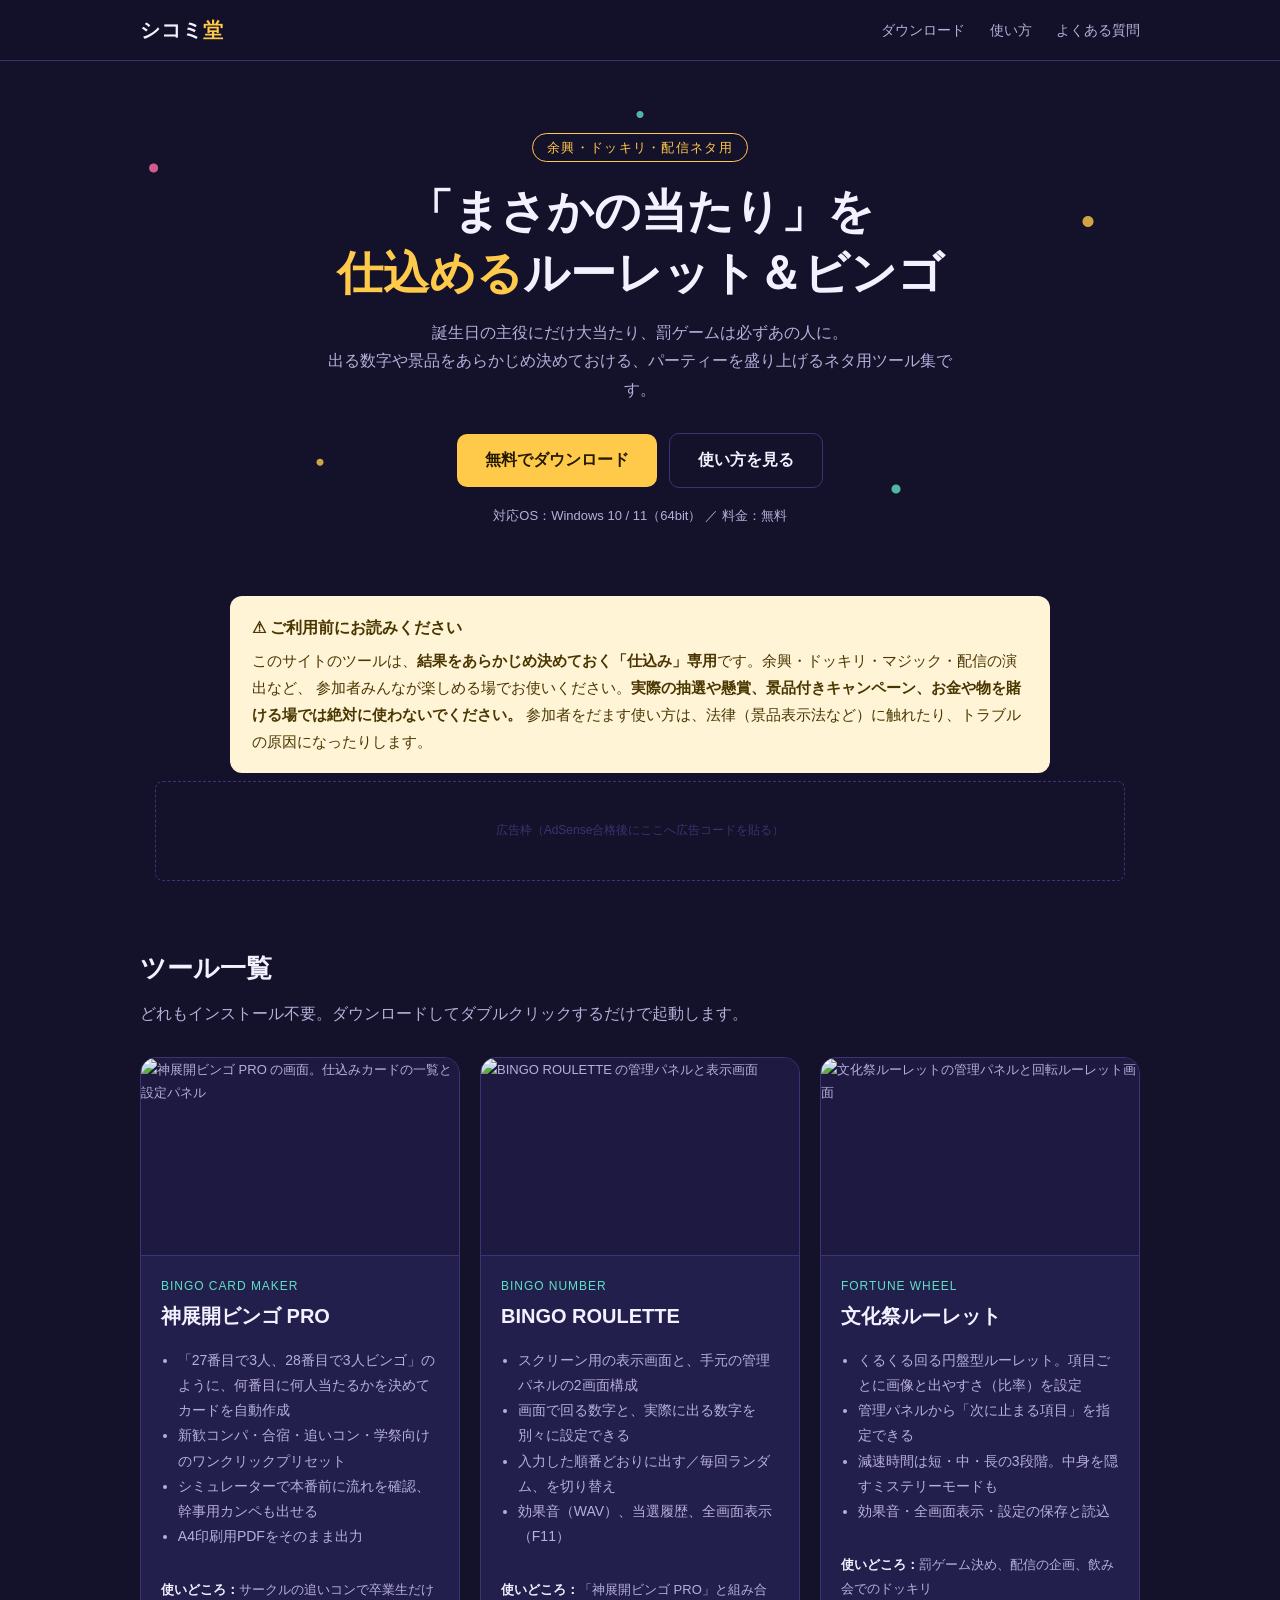
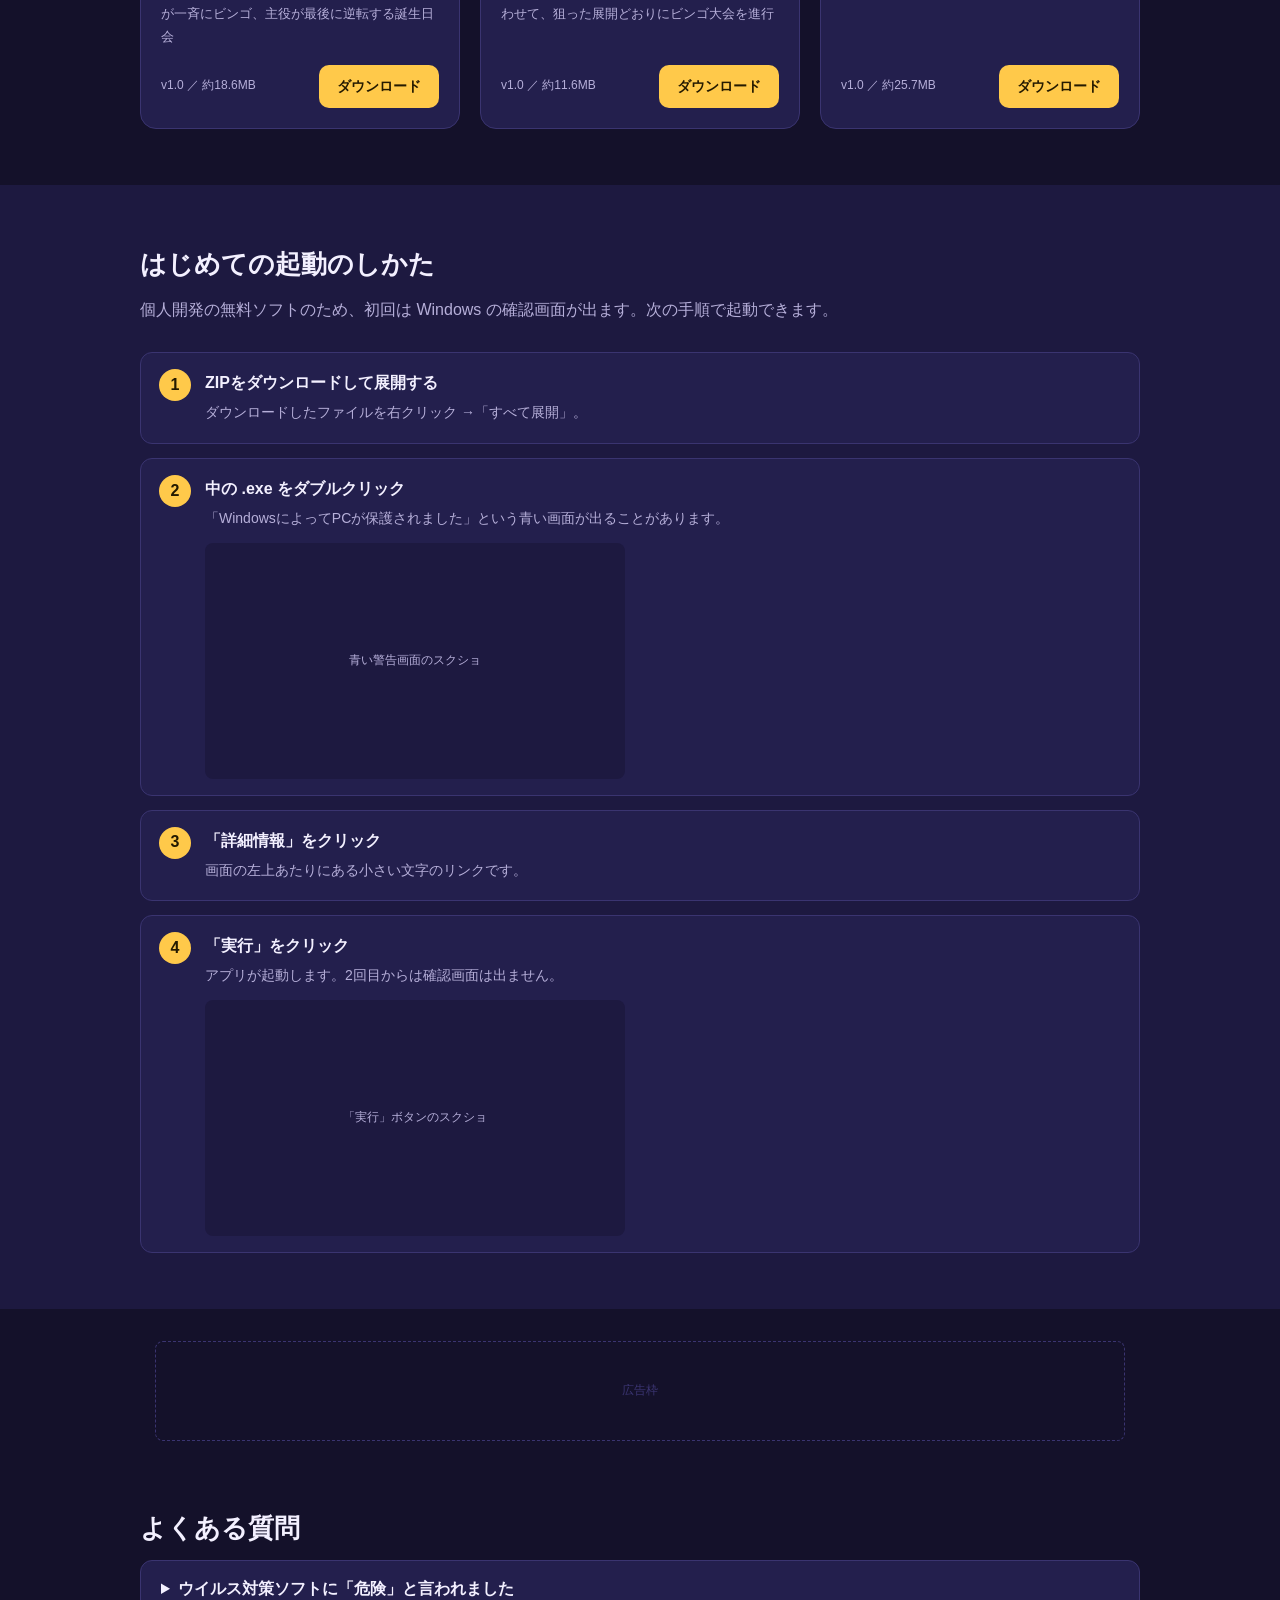
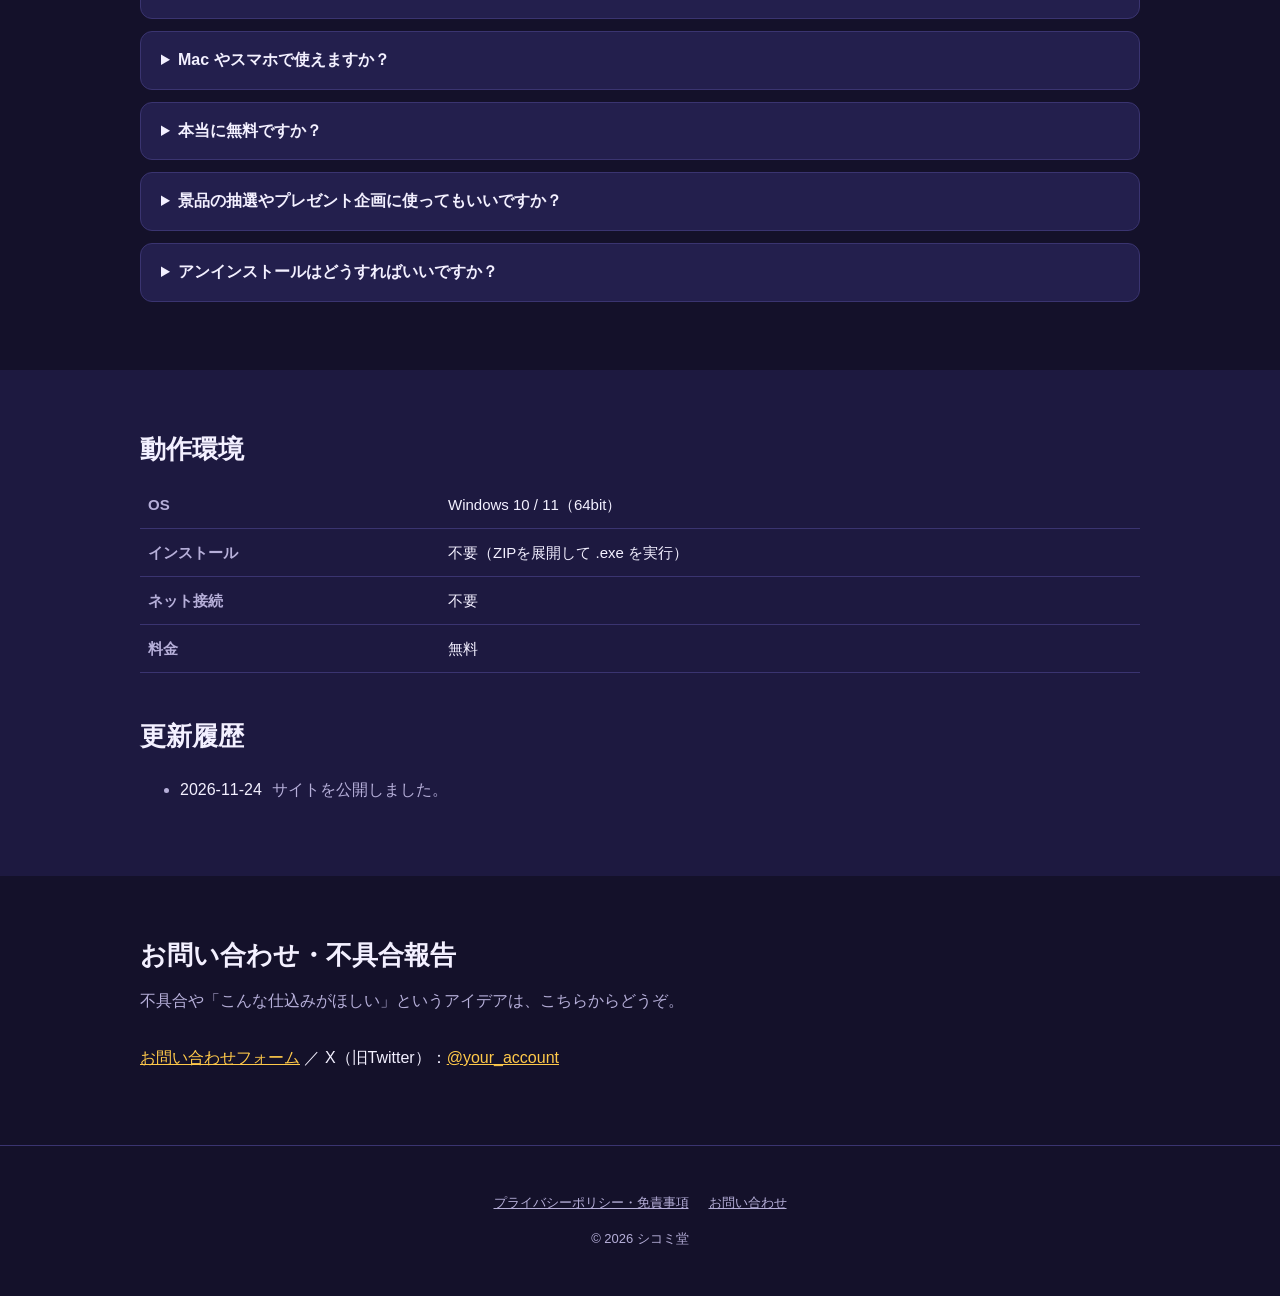
==== index.html @ 70447122 "Add files via upload" ====
<!DOCTYPE html>
<html lang="ja">
<head>
<meta charset="UTF-8">
<meta name="viewport" content="width=device-width, initial-scale=1">
<title>シコミ堂 ｜ 余興・ドッキリ用の仕込みルーレット＆ビンゴツール（Windows・無料）</title>
<meta name="description" content="パーティーの余興やドッキリ、配信ネタ用の「結果を仕込める」ルーレットとビンゴカード作成ツール。Windows 10/11 対応の無料ソフトです。">
<!--
  ▼ Google AdSense：審査に合格したら、下のコメントを外して ca-pub-XXXXXXXXXXXXXXXX を自分のIDに置き換える
  <script async src="https://pagead2.googlesyndication.com/pagead/js/adsbygoogle.js?client=ca-pub-XXXXXXXXXXXXXXXX" crossorigin="anonymous"></script>
-->
<style>
  :root{
    --bg:#14112a; --bg2:#1d1940; --card:#231f4d; --line:#3a3470;
    --text:#f3f0ff; --muted:#b6afd9; --gold:#ffc94a; --pink:#ff6fa8; --mint:#5fe0c2;
    --warn-bg:#fff4d6; --warn-text:#4a3600;
  }
  *{box-sizing:border-box}
  html{scroll-behavior:smooth}
  body{margin:0;background:var(--bg);color:var(--text);
    font-family:"Hiragino Kaku Gothic ProN","Hiragino Sans","Noto Sans JP","Yu Gothic UI",Meiryo,sans-serif;
    line-height:1.8;font-size:16px}
  a{color:var(--gold)}
  .wrap{max-width:1040px;margin:0 auto;padding:0 20px}

  /* header */
  header.top{position:sticky;top:0;z-index:10;background:rgba(20,17,42,.92);backdrop-filter:blur(6px);border-bottom:1px solid var(--line)}
  header.top .wrap{display:flex;align-items:center;justify-content:space-between;height:60px}
  .logo{font-weight:800;font-size:20px;letter-spacing:.05em;color:var(--text);text-decoration:none}
  .logo span{color:var(--gold)}
  nav a{color:var(--muted);text-decoration:none;margin-left:20px;font-size:14px}
  nav a:hover{color:var(--text)}
  @media (max-width:640px){nav a:not(.nav-dl){display:none}}

  /* hero */
  .hero{padding:72px 0 56px;text-align:center;position:relative;overflow:hidden}
  .hero::before{content:"";position:absolute;inset:0;pointer-events:none;
    background:
      radial-gradient(circle at 12% 20%,var(--pink) 0 4px,transparent 5px),
      radial-gradient(circle at 85% 30%,var(--gold) 0 5px,transparent 6px),
      radial-gradient(circle at 70% 80%,var(--mint) 0 4px,transparent 5px),
      radial-gradient(circle at 25% 75%,var(--gold) 0 3px,transparent 4px),
      radial-gradient(circle at 50% 10%,var(--mint) 0 3px,transparent 4px);
    opacity:.8}
  .tag{display:inline-block;border:1px solid var(--gold);color:var(--gold);border-radius:999px;padding:2px 14px;font-size:13px;letter-spacing:.1em}
  .hero h1{font-size:clamp(28px,5vw,46px);line-height:1.35;margin:18px 0 14px}
  .hero h1 em{font-style:normal;color:var(--gold)}
  .hero p.lead{color:var(--muted);max-width:640px;margin:0 auto 28px}
  .btn{display:inline-block;background:var(--gold);color:#241a00;font-weight:700;text-decoration:none;
    padding:12px 28px;border-radius:10px;transition:transform .15s}
  .btn:hover{transform:translateY(-2px)}
  .btn.ghost{background:transparent;color:var(--text);border:1px solid var(--line);margin-left:8px}
  .req{margin-top:16px;font-size:13px;color:var(--muted)}

  /* notice */
  .notice{background:var(--warn-bg);color:var(--warn-text);border-radius:12px;padding:18px 22px;margin:0 auto 8px;max-width:820px;font-size:15px}
  .notice strong{display:block;font-size:16px;margin-bottom:4px}

  section{padding:56px 0}
  h2{font-size:26px;margin:0 0 8px}
  .sub{color:var(--muted);margin:0 0 28px}

  /* apps */
  .apps{display:grid;grid-template-columns:repeat(auto-fit,minmax(290px,1fr));gap:20px}
  .app{background:var(--card);border:1px solid var(--line);border-radius:16px;overflow:hidden;display:flex;flex-direction:column}
  .shot{aspect-ratio:16/10;background:var(--bg2);display:flex;align-items:center;justify-content:center;color:var(--muted);font-size:13px;border-bottom:1px solid var(--line)}
  .shot img{width:100%;height:100%;object-fit:cover;object-position:left top}
  .app .body{padding:20px;display:flex;flex-direction:column;flex:1}
  .app h3{margin:0 0 4px;font-size:20px}
  .app .kind{font-size:12px;color:var(--mint);letter-spacing:.08em}
  .app ul{padding-left:1.2em;margin:10px 0 16px;color:var(--muted);font-size:14px}
  .app .uses{font-size:13px;color:var(--muted);margin-bottom:16px}
  .app .uses b{color:var(--text)}
  .app .dl{margin-top:auto;display:flex;justify-content:space-between;align-items:center;gap:10px}
  .app .meta{font-size:12px;color:var(--muted)}
  .app .btn{padding:9px 18px;font-size:14px}

  /* ads */
  .ad-slot{margin:8px auto;max-width:970px;min-height:100px;border:1px dashed var(--line);border-radius:8px;
    display:flex;align-items:center;justify-content:center;color:var(--line);font-size:12px}

  /* steps */
  .steps{counter-reset:s;display:grid;gap:14px}
  .step{background:var(--card);border:1px solid var(--line);border-radius:12px;padding:16px 20px 16px 64px;position:relative}
  .step::before{counter-increment:s;content:counter(s);position:absolute;left:18px;top:16px;width:32px;height:32px;border-radius:50%;
    background:var(--gold);color:#241a00;font-weight:800;display:flex;align-items:center;justify-content:center}
  .step b{display:block}
  .step span{color:var(--muted);font-size:14px}
  .step .shot-sm{margin-top:10px;max-width:420px;aspect-ratio:16/9;background:var(--bg2);border-radius:8px;display:flex;align-items:center;justify-content:center;font-size:12px;color:var(--muted)}

  /* faq */
  details{background:var(--card);border:1px solid var(--line);border-radius:12px;padding:14px 20px;margin-bottom:12px}
  summary{cursor:pointer;font-weight:700}
  details p{color:var(--muted);margin:10px 0 0;font-size:15px}

  /* table */
  table{width:100%;border-collapse:collapse;font-size:15px}
  th,td{border-bottom:1px solid var(--line);padding:10px 8px;text-align:left;vertical-align:top}
  th{color:var(--muted);font-weight:600;width:30%}

  .log li{margin-bottom:6px;color:var(--muted)}
  .log time{color:var(--text);margin-right:10px;font-variant-numeric:tabular-nums}

  footer{border-top:1px solid var(--line);padding:32px 0;color:var(--muted);font-size:13px;text-align:center}
  footer a{color:var(--muted);margin:0 10px}
</style>
</head>
<body>

<header class="top">
  <div class="wrap">
    <a class="logo" href="#">シコミ<span>堂</span></a>
    <nav>
      <a href="#apps" class="nav-dl">ダウンロード</a>
      <a href="#howto">使い方</a>
      <a href="#faq">よくある質問</a>
    </nav>
  </div>
</header>

<main>
  <div class="hero">
    <div class="wrap">
      <span class="tag">余興・ドッキリ・配信ネタ用</span>
      <h1>「まさかの当たり」を<br><em>仕込める</em>ルーレット＆ビンゴ</h1>
      <p class="lead">誕生日の主役にだけ大当たり、罰ゲームは必ずあの人に。<br>
        出る数字や景品をあらかじめ決めておける、パーティーを盛り上げるネタ用ツール集です。</p>
      <a class="btn" href="#apps">無料でダウンロード</a>
      <a class="btn ghost" href="#howto">使い方を見る</a>
      <p class="req">対応OS：Windows 10 / 11（64bit） ／ 料金：無料</p>
    </div>
  </div>

  <div class="wrap">
    <div class="notice" role="note">
      <strong>⚠ ご利用前にお読みください</strong>
      このサイトのツールは、<b>結果をあらかじめ決めておく「仕込み」専用</b>です。余興・ドッキリ・マジック・配信の演出など、
      参加者みんなが楽しめる場でお使いください。<b>実際の抽選や懸賞、景品付きキャンペーン、お金や物を賭ける場では絶対に使わないでください。</b>
      参加者をだます使い方は、法律（景品表示法など）に触れたり、トラブルの原因になったりします。
    </div>
  </div>

  <!-- 広告枠①（ヒーロー下） -->
  <div class="wrap">
    <div class="ad-slot">広告枠（AdSense合格後にここへ広告コードを貼る）
      <!--
      <ins class="adsbygoogle" style="display:block" data-ad-client="ca-pub-XXXXXXXXXXXXXXXX" data-ad-slot="1111111111" data-ad-format="auto" data-full-width-responsive="true"></ins>
      <script>(adsbygoogle = window.adsbygoogle || []).push({});</script>
      -->
    </div>
  </div>

  <section id="apps">
    <div class="wrap">
      <h2>ツール一覧</h2>
      <p class="sub">どれもインストール不要。ダウンロードしてダブルクリックするだけで起動します。</p>

      <div class="apps">
        <!-- アプリ①：神展開ビンゴ PRO -->
        <article class="app">
          <div class="shot"><img src="img/bingo-card.png" alt="神展開ビンゴ PRO の画面。仕込みカードの一覧と設定パネル" loading="lazy"></div>
          <div class="body">
            <span class="kind">BINGO CARD MAKER</span>
            <h3>神展開ビンゴ PRO</h3>
            <ul>
              <li>「27番目で3人、28番目で3人ビンゴ」のように、何番目に何人当たるかを決めてカードを自動作成</li>
              <li>新歓コンパ・合宿・追いコン・学祭向けのワンクリックプリセット</li>
              <li>シミュレーターで本番前に流れを確認、幹事用カンペも出せる</li>
              <li>A4印刷用PDFをそのまま出力</li>
            </ul>
            <p class="uses"><b>使いどころ：</b>サークルの追いコンで卒業生だけが一斉にビンゴ、主役が最後に逆転する誕生日会</p>
            <div class="dl">
              <span class="meta">v1.0 ／ 約18.6MB</span>
              <a class="btn" href="https://github.com/toabaron-spec/shikomidou/releases/latest/download/kamitenkai-bingo-pro.zip">ダウンロード</a>
            </div>
          </div>
        </article>

        <!-- アプリ②：BINGO ROULETTE -->
        <article class="app">
          <div class="shot"><img src="img/number-roulette.png" alt="BINGO ROULETTE の管理パネルと表示画面" loading="lazy"></div>
          <div class="body">
            <span class="kind">BINGO NUMBER</span>
            <h3>BINGO ROULETTE</h3>
            <ul>
              <li>スクリーン用の表示画面と、手元の管理パネルの2画面構成</li>
              <li>画面で回る数字と、実際に出る数字を別々に設定できる</li>
              <li>入力した順番どおりに出す／毎回ランダム、を切り替え</li>
              <li>効果音（WAV）、当選履歴、全画面表示（F11）</li>
            </ul>
            <p class="uses"><b>使いどころ：</b>「神展開ビンゴ PRO」と組み合わせて、狙った展開どおりにビンゴ大会を進行</p>
            <div class="dl">
              <span class="meta">v1.0 ／ 約11.6MB</span>
              <a class="btn" href="https://github.com/toabaron-spec/shikomidou/releases/latest/download/bingo-roulette.zip">ダウンロード</a>
            </div>
          </div>
        </article>

        <!-- アプリ③：文化祭ルーレット -->
        <article class="app">
          <div class="shot"><img src="img/prize-wheel.png" alt="文化祭ルーレットの管理パネルと回転ルーレット画面" loading="lazy"></div>
          <div class="body">
            <span class="kind">FORTUNE WHEEL</span>
            <h3>文化祭ルーレット</h3>
            <ul>
              <li>くるくる回る円盤型ルーレット。項目ごとに画像と出やすさ（比率）を設定</li>
              <li>管理パネルから「次に止まる項目」を指定できる</li>
              <li>減速時間は短・中・長の3段階。中身を隠すミステリーモードも</li>
              <li>効果音・全画面表示・設定の保存と読込</li>
            </ul>
            <p class="uses"><b>使いどころ：</b>罰ゲーム決め、配信の企画、飲み会でのドッキリ</p>
            <div class="dl">
              <span class="meta">v1.0 ／ 約25.7MB</span>
              <a class="btn" href="https://github.com/toabaron-spec/shikomidou/releases/latest/download/fortune-wheel.zip">ダウンロード</a>
            </div>
          </div>
        </article>
      </div>
    </div>
  </section>

  <section id="howto" style="background:var(--bg2)">
    <div class="wrap">
      <h2>はじめての起動のしかた</h2>
      <p class="sub">個人開発の無料ソフトのため、初回は Windows の確認画面が出ます。次の手順で起動できます。</p>
      <div class="steps">
        <div class="step"><b>ZIPをダウンロードして展開する</b><span>ダウンロードしたファイルを右クリック →「すべて展開」。</span></div>
        <div class="step"><b>中の .exe をダブルクリック</b><span>「WindowsによってPCが保護されました」という青い画面が出ることがあります。</span>
          <div class="shot-sm"><!-- <img src="img/smartscreen-1.png" alt=""> -->青い警告画面のスクショ</div></div>
        <div class="step"><b>「詳細情報」をクリック</b><span>画面の左上あたりにある小さい文字のリンクです。</span></div>
        <div class="step"><b>「実行」をクリック</b><span>アプリが起動します。2回目からは確認画面は出ません。</span>
          <div class="shot-sm"><!-- <img src="img/smartscreen-2.png" alt=""> -->「実行」ボタンのスクショ</div></div>
      </div>
    </div>
  </section>

  <!-- 広告枠②（使い方の下） -->
  <div class="wrap" style="padding-top:24px">
    <div class="ad-slot">広告枠
      <!--
      <ins class="adsbygoogle" style="display:block" data-ad-client="ca-pub-XXXXXXXXXXXXXXXX" data-ad-slot="2222222222" data-ad-format="auto" data-full-width-responsive="true"></ins>
      <script>(adsbygoogle = window.adsbygoogle || []).push({});</script>
      -->
    </div>
  </div>

  <section id="faq">
    <div class="wrap">
      <h2>よくある質問</h2>
      <details>
        <summary>ウイルス対策ソフトに「危険」と言われました</summary>
        <p>このツールは Python で作り、PyInstaller という仕組みで1つの .exe にまとめています。この方法で作ったソフトは、中身に問題がなくても誤ってウイルス扱いされることがあります（誤検知）。
          心配な方は、ウイルス検査サイト VirusTotal での検査結果をご確認ください：
          <a href="#">検査結果を見る</a><!-- ←VirusTotalの結果URLを貼る --></p>
      </details>
      <details>
        <summary>Mac やスマホで使えますか？</summary>
        <p>いまは Windows 10 / 11（64bit）だけに対応しています。Mac・Linux・スマホ・32bit版 Windows では動きません。</p>
      </details>
      <details>
        <summary>本当に無料ですか？</summary>
        <p>はい、すべて無料です。サイトの運営費は広告収入でまかなっています。</p>
      </details>
      <details>
        <summary>景品の抽選やプレゼント企画に使ってもいいですか？</summary>
        <p>いいえ。結果を仕込めるツールなので、<b>本物の抽選・懸賞・キャンペーンには使わないでください</b>。参加者が「仕込みかも」と分かって笑える場、ネタだと明かす前提の場でお楽しみください。</p>
      </details>
      <details>
        <summary>アンインストールはどうすればいいですか？</summary>
        <p>インストールしていないので、展開したフォルダごと削除すれば完了です。</p>
      </details>
    </div>
  </section>

  <section style="background:var(--bg2)">
    <div class="wrap">
      <h2>動作環境</h2>
      <table>
        <tr><th>OS</th><td>Windows 10 / 11（64bit）</td></tr>
        <tr><th>インストール</th><td>不要（ZIPを展開して .exe を実行）</td></tr>
        <tr><th>ネット接続</th><td>不要</td></tr><!-- ←違う場合は書き換え -->
        <tr><th>料金</th><td>無料</td></tr>
      </table>

      <h2 style="margin-top:40px">更新履歴</h2>
      <ul class="log">
        <li><time>2026-11-24</time>サイトを公開しました。</li>
      </ul>
    </div>
  </section>

  <section id="contact">
    <div class="wrap">
      <h2>お問い合わせ・不具合報告</h2>
      <p class="sub">不具合や「こんな仕込みがほしい」というアイデアは、こちらからどうぞ。</p>
      <p><a href="#">お問い合わせフォーム</a><!-- ←Googleフォームなどのリンクを貼る --> ／ X（旧Twitter）：<a href="#">@your_account</a></p>
    </div>
  </section>
</main>

<footer>
  <div class="wrap">
    <p><a href="privacy.html">プライバシーポリシー・免責事項</a><a href="#contact">お問い合わせ</a></p>
    <p>© 2026 シコミ堂</p>
  </div>
</footer>

</body>
</html>
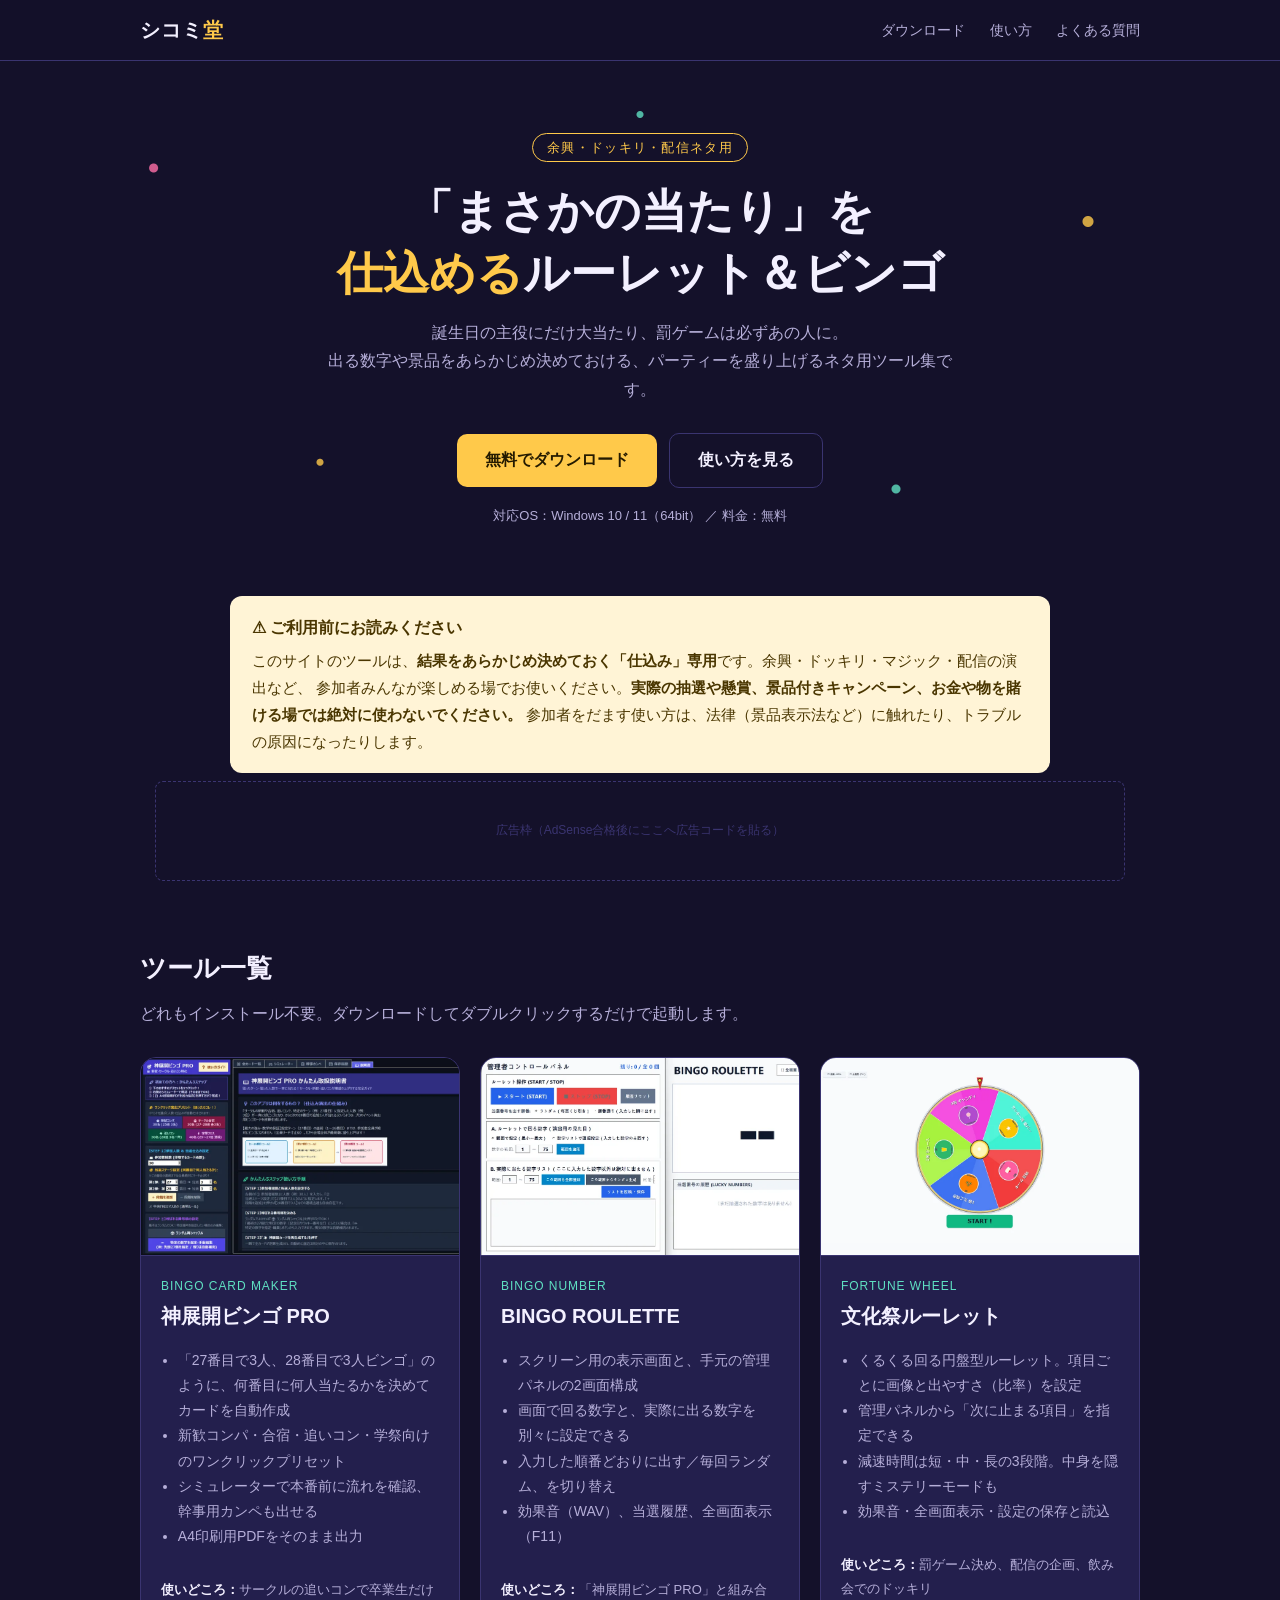
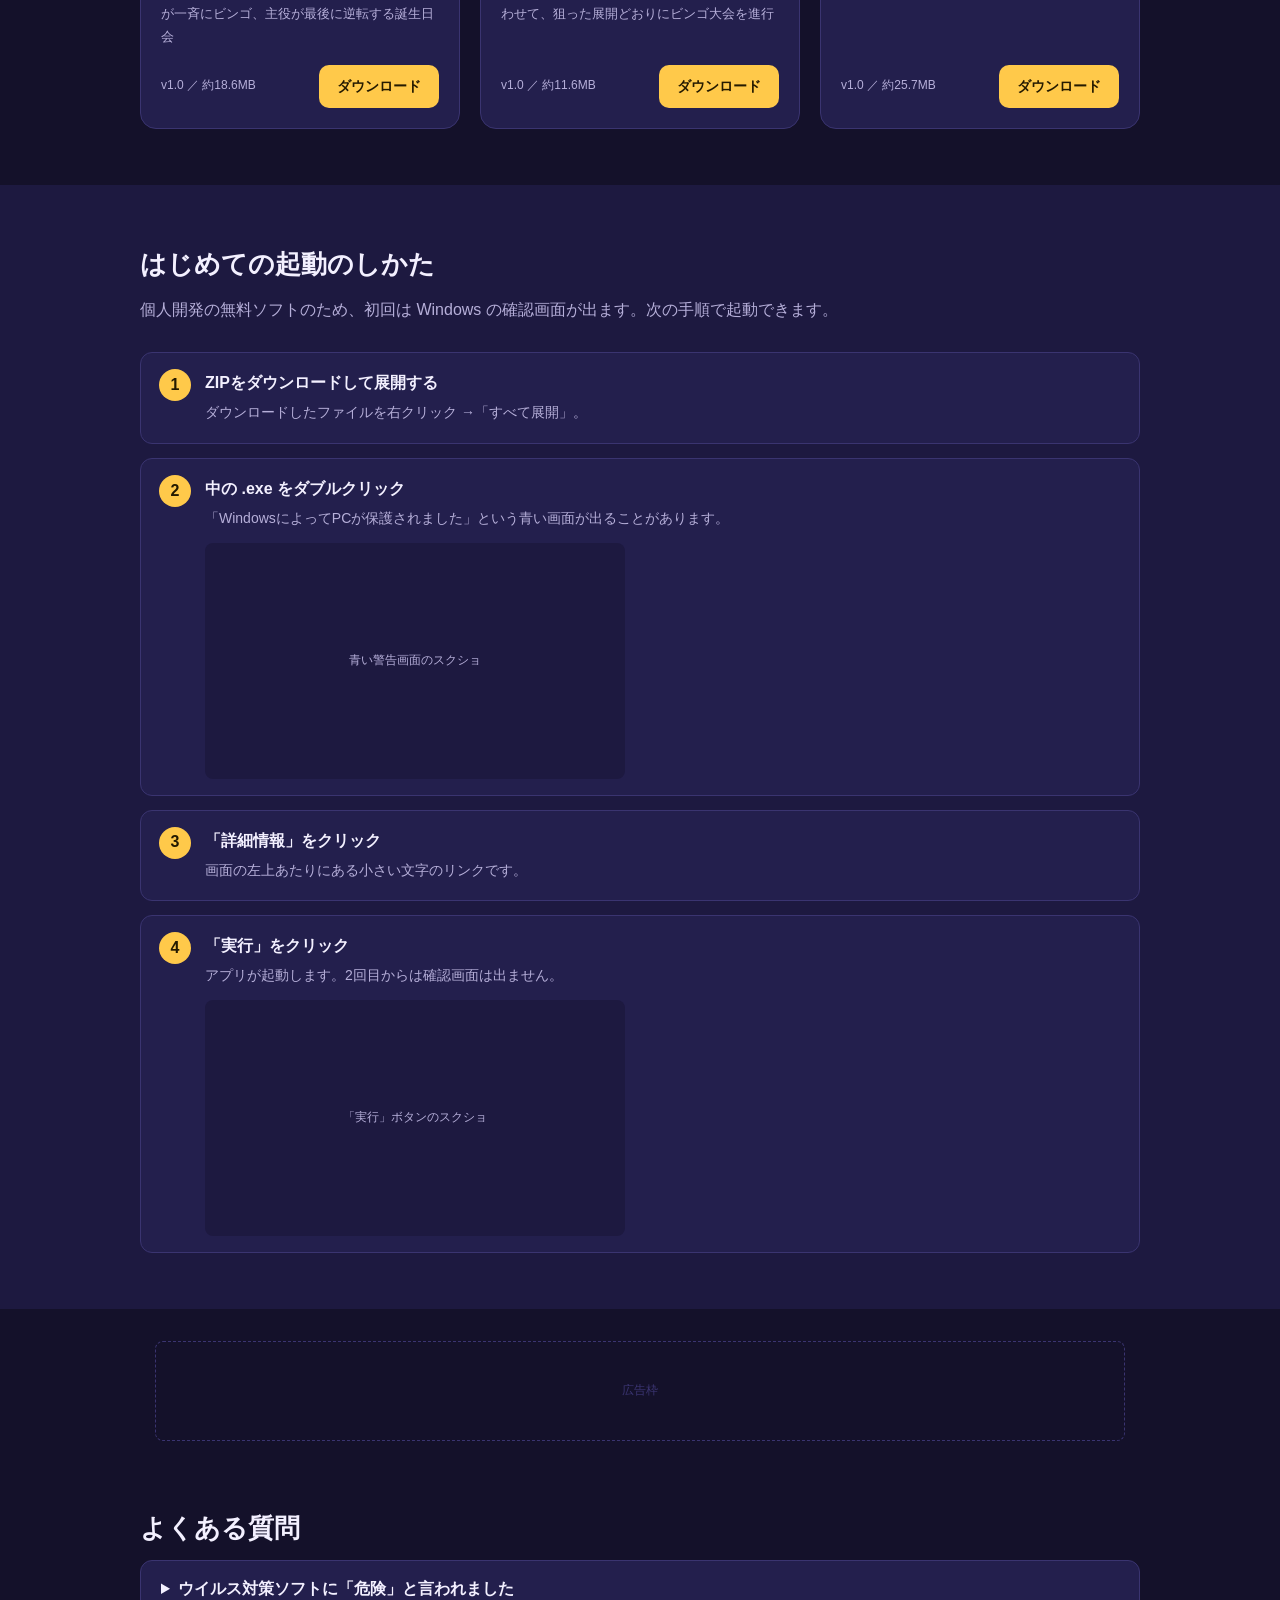
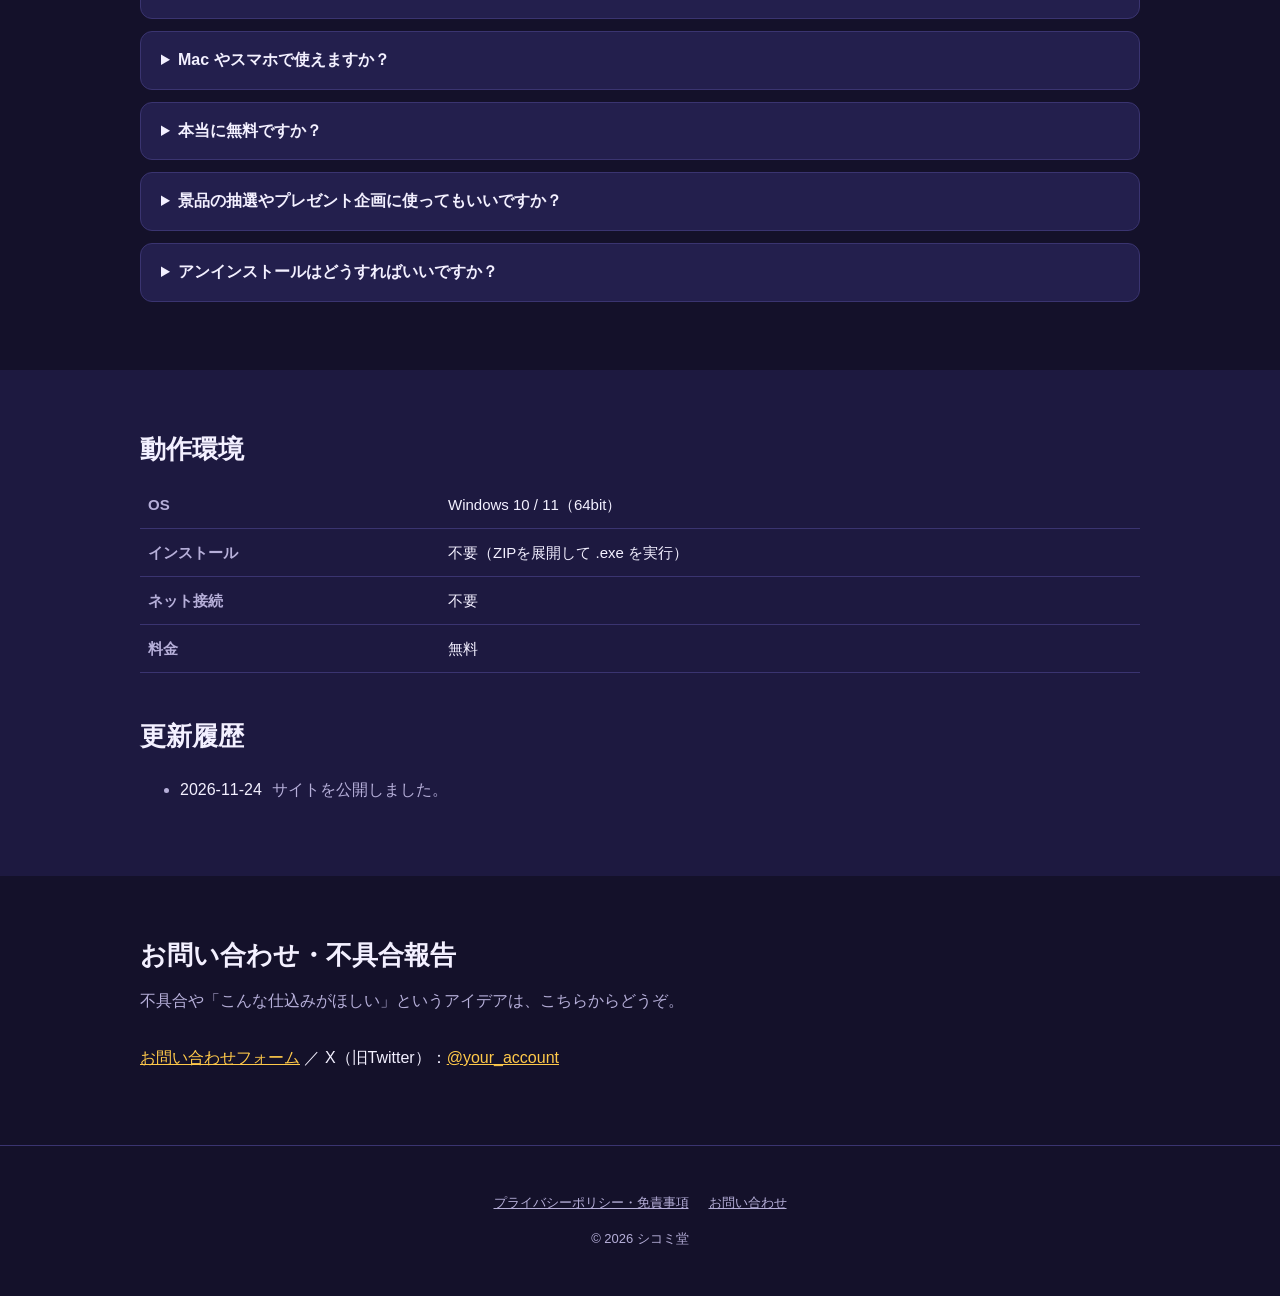
==== commit ccf2694c: "Add files via upload" ====
--- a/index.html
+++ b/index.html
@@ -158,7 +158,7 @@
       <div class="apps">
         <!-- アプリ①：神展開ビンゴ PRO -->
         <article class="app">
-          <div class="shot"><img src="img/bingo-card.png" alt="神展開ビンゴ PRO の画面。仕込みカードの一覧と設定パネル" loading="lazy"></div>
+          <div class="shot"><img src="[data-uri]" alt="神展開ビンゴ PRO の画面。仕込みカードの一覧と設定パネル" loading="lazy"></div>
           <div class="body">
             <span class="kind">BINGO CARD MAKER</span>
             <h3>神展開ビンゴ PRO</h3>
@@ -178,7 +178,7 @@
 
         <!-- アプリ②：BINGO ROULETTE -->
         <article class="app">
-          <div class="shot"><img src="img/number-roulette.png" alt="BINGO ROULETTE の管理パネルと表示画面" loading="lazy"></div>
+          <div class="shot"><img src="[data-uri]" alt="BINGO ROULETTE の管理パネルと表示画面" loading="lazy"></div>
           <div class="body">
             <span class="kind">BINGO NUMBER</span>
             <h3>BINGO ROULETTE</h3>
@@ -198,7 +198,7 @@
 
         <!-- アプリ③：文化祭ルーレット -->
         <article class="app">
-          <div class="shot"><img src="img/prize-wheel.png" alt="文化祭ルーレットの管理パネルと回転ルーレット画面" loading="lazy"></div>
+          <div class="shot"><img src="[data-uri]" alt="文化祭ルーレットの回転ルーレット画面" style="object-fit:contain;object-position:center;background:#f8fafc" loading="lazy"></div>
           <div class="body">
             <span class="kind">FORTUNE WHEEL</span>
             <h3>文化祭ルーレット</h3>
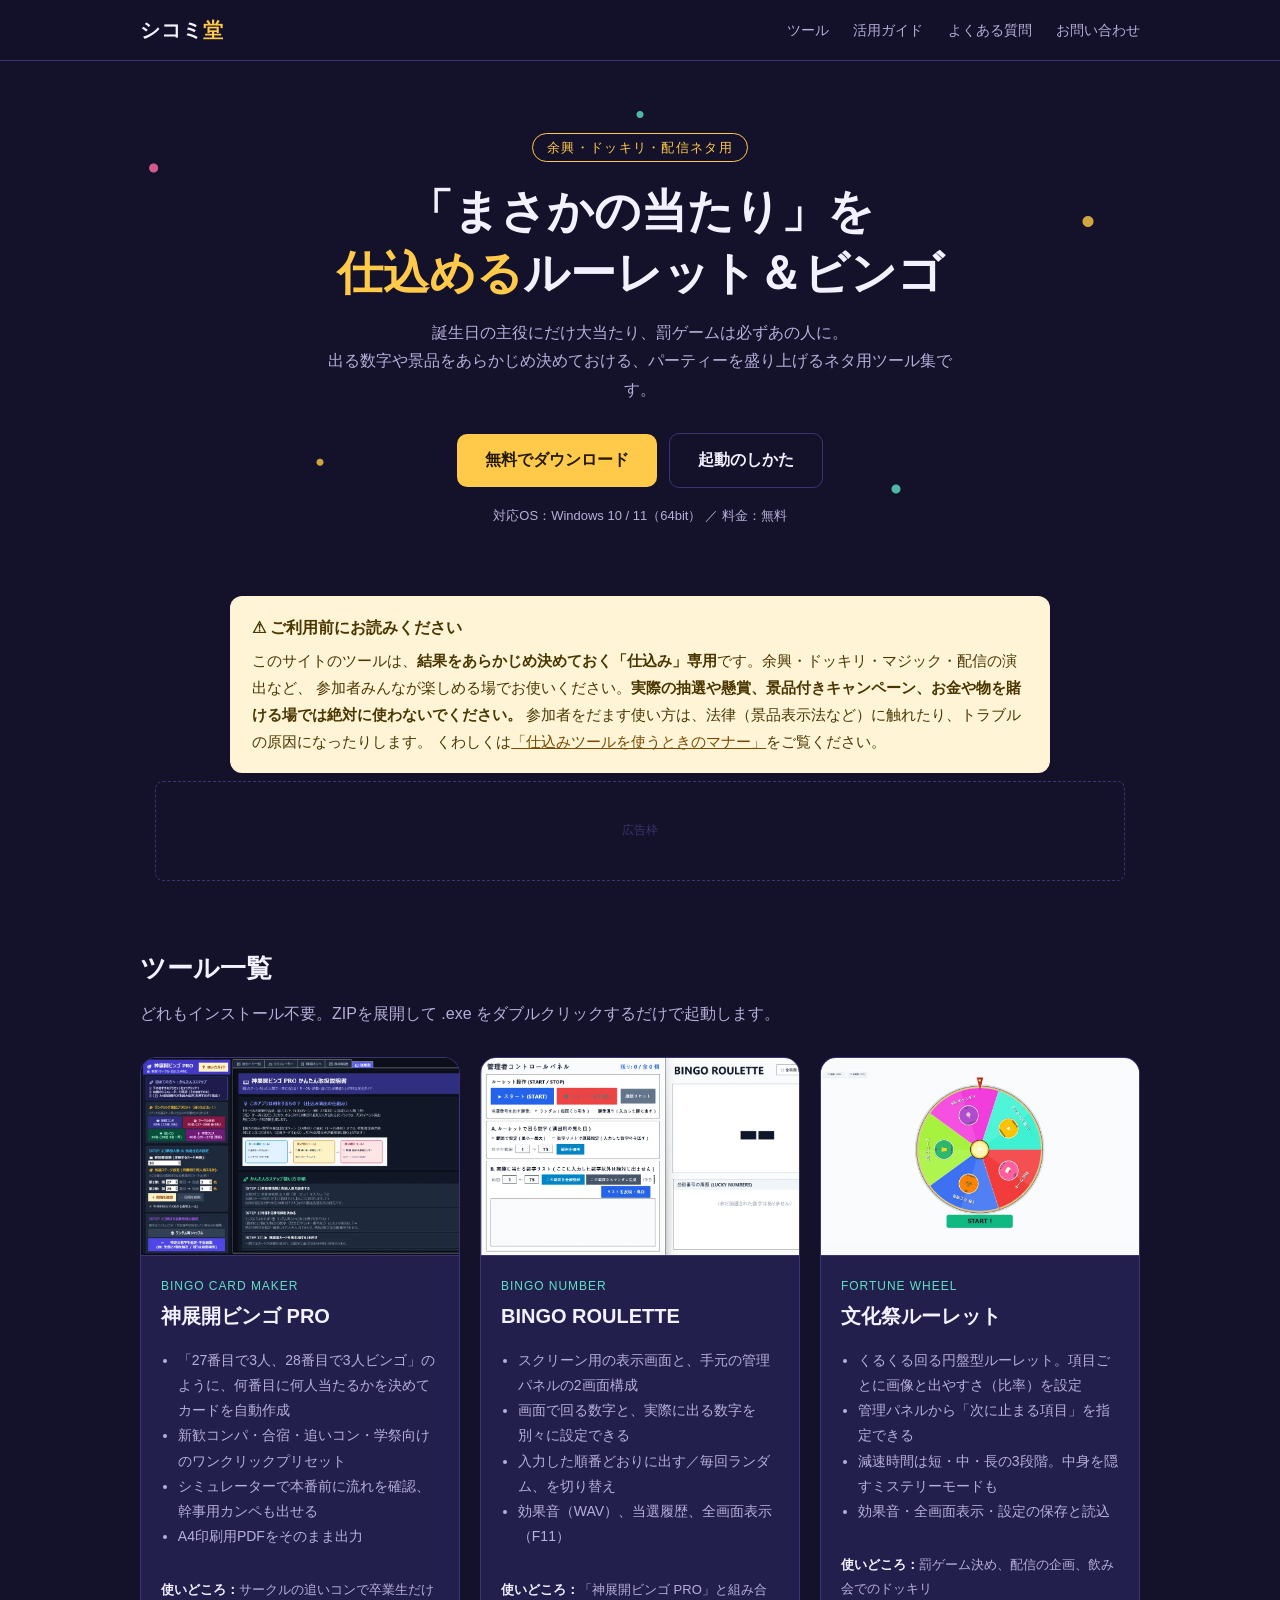
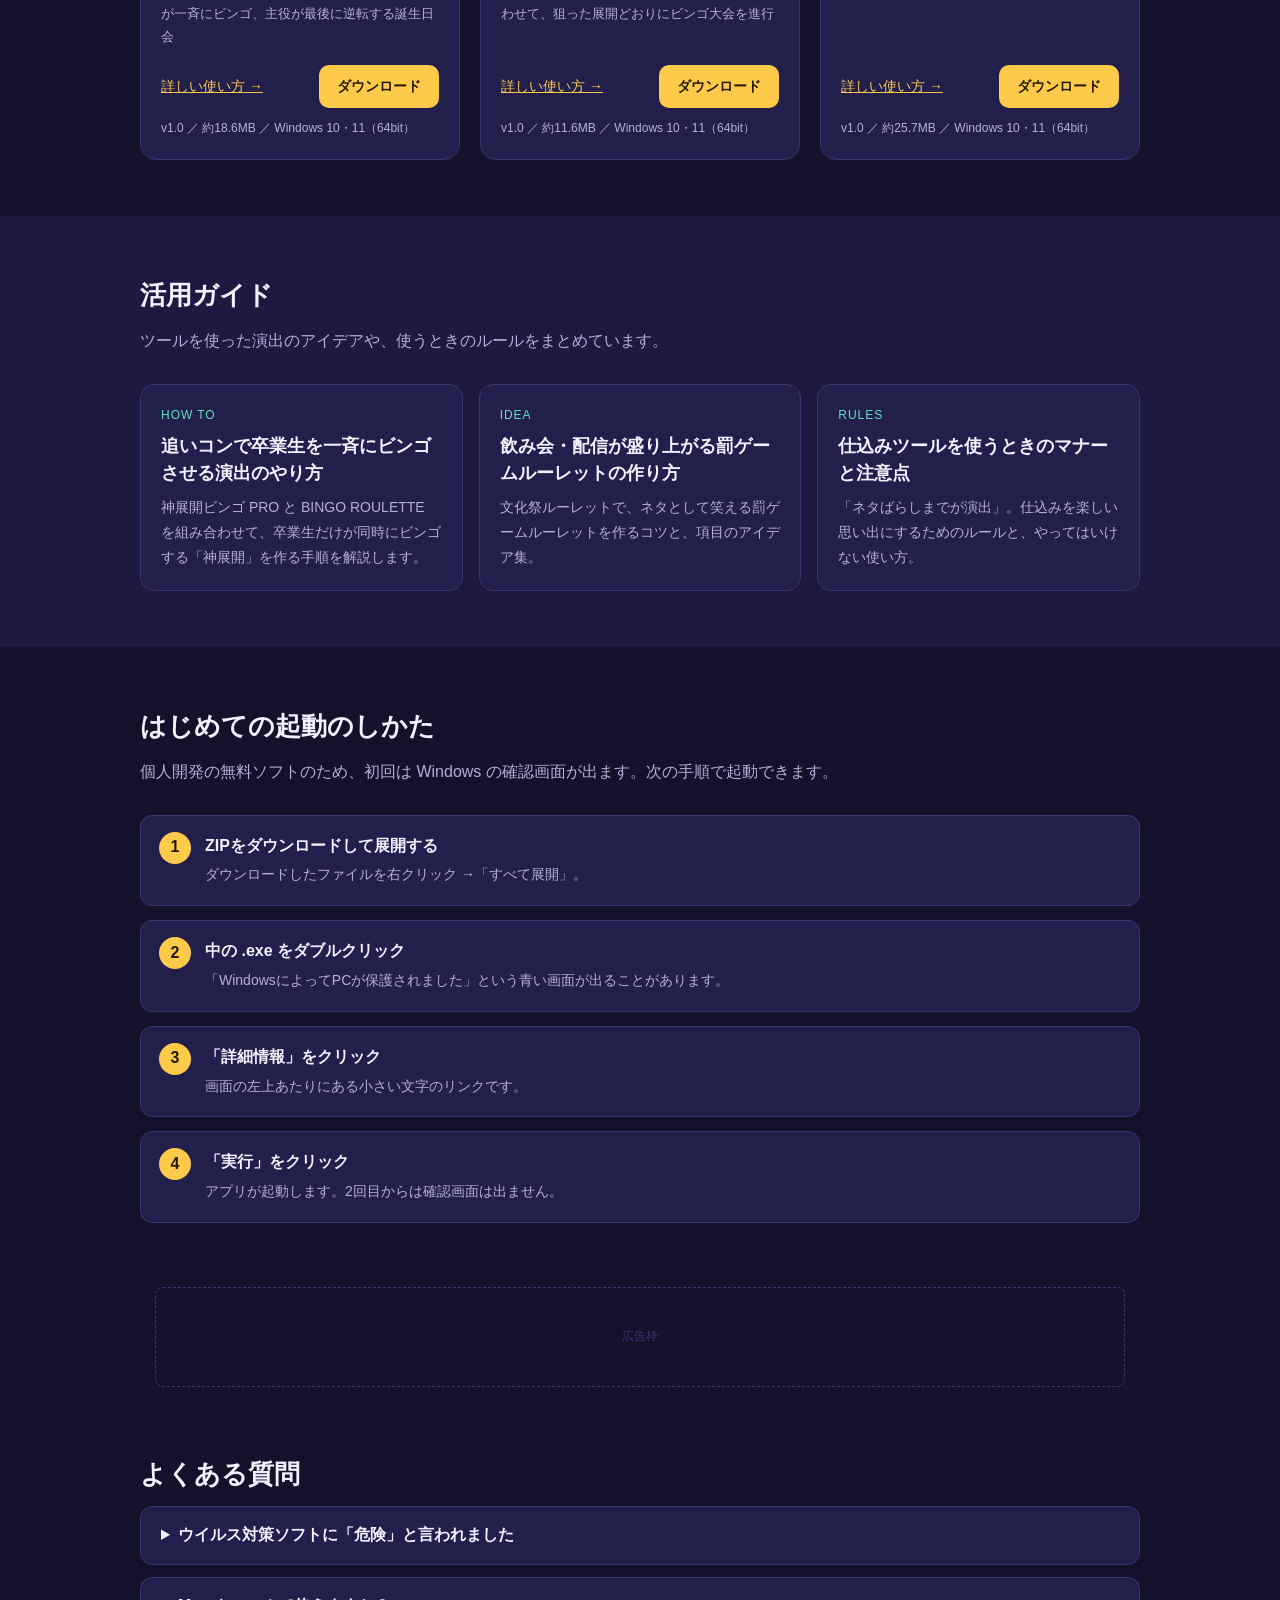
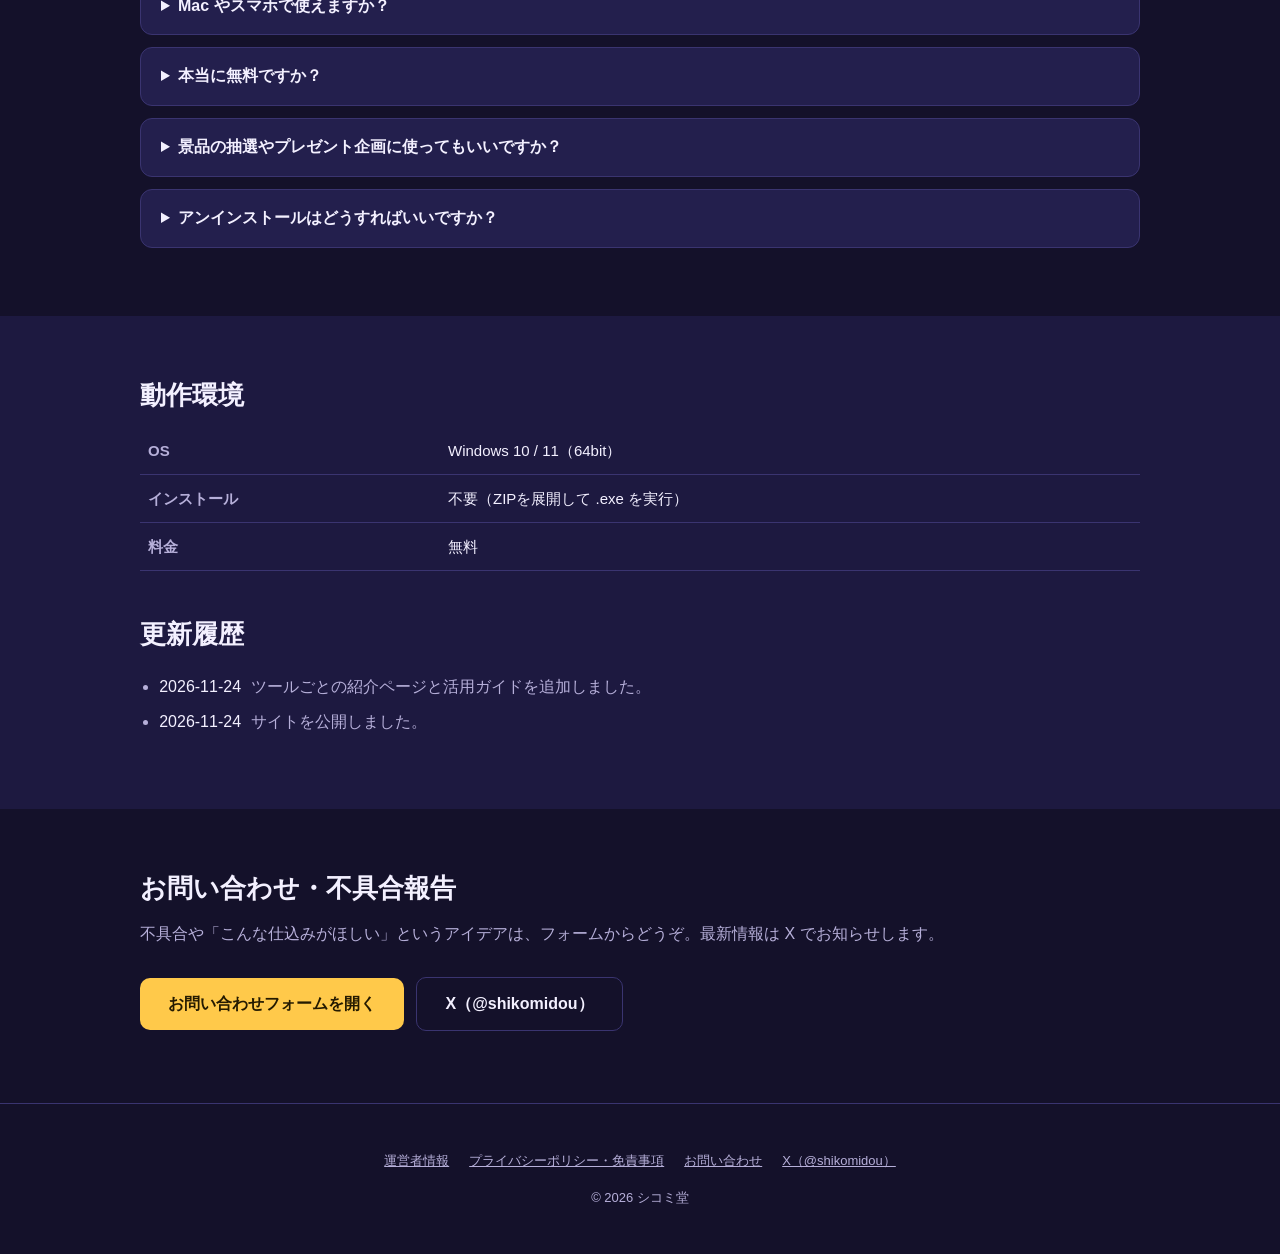
==== commit 0e83e742: "Add files via upload" ====
--- a/index.html
+++ b/index.html
@@ -5,115 +5,22 @@
 <meta name="viewport" content="width=device-width, initial-scale=1">
 <title>シコミ堂 ｜ 余興・ドッキリ用の仕込みルーレット＆ビンゴツール（Windows・無料）</title>
 <meta name="description" content="パーティーの余興やドッキリ、配信ネタ用の「結果を仕込める」ルーレットとビンゴカード作成ツール。Windows 10/11 対応の無料ソフトです。">
+<link rel="stylesheet" href="style.css">
 <!--
   ▼ Google AdSense：審査に合格したら、下のコメントを外して ca-pub-XXXXXXXXXXXXXXXX を自分のIDに置き換える
   <script async src="https://pagead2.googlesyndication.com/pagead/js/adsbygoogle.js?client=ca-pub-XXXXXXXXXXXXXXXX" crossorigin="anonymous"></script>
 -->
-<style>
-  :root{
-    --bg:#14112a; --bg2:#1d1940; --card:#231f4d; --line:#3a3470;
-    --text:#f3f0ff; --muted:#b6afd9; --gold:#ffc94a; --pink:#ff6fa8; --mint:#5fe0c2;
-    --warn-bg:#fff4d6; --warn-text:#4a3600;
-  }
-  *{box-sizing:border-box}
-  html{scroll-behavior:smooth}
-  body{margin:0;background:var(--bg);color:var(--text);
-    font-family:"Hiragino Kaku Gothic ProN","Hiragino Sans","Noto Sans JP","Yu Gothic UI",Meiryo,sans-serif;
-    line-height:1.8;font-size:16px}
-  a{color:var(--gold)}
-  .wrap{max-width:1040px;margin:0 auto;padding:0 20px}
-
-  /* header */
-  header.top{position:sticky;top:0;z-index:10;background:rgba(20,17,42,.92);backdrop-filter:blur(6px);border-bottom:1px solid var(--line)}
-  header.top .wrap{display:flex;align-items:center;justify-content:space-between;height:60px}
-  .logo{font-weight:800;font-size:20px;letter-spacing:.05em;color:var(--text);text-decoration:none}
-  .logo span{color:var(--gold)}
-  nav a{color:var(--muted);text-decoration:none;margin-left:20px;font-size:14px}
-  nav a:hover{color:var(--text)}
-  @media (max-width:640px){nav a:not(.nav-dl){display:none}}
-
-  /* hero */
-  .hero{padding:72px 0 56px;text-align:center;position:relative;overflow:hidden}
-  .hero::before{content:"";position:absolute;inset:0;pointer-events:none;
-    background:
-      radial-gradient(circle at 12% 20%,var(--pink) 0 4px,transparent 5px),
-      radial-gradient(circle at 85% 30%,var(--gold) 0 5px,transparent 6px),
-      radial-gradient(circle at 70% 80%,var(--mint) 0 4px,transparent 5px),
-      radial-gradient(circle at 25% 75%,var(--gold) 0 3px,transparent 4px),
-      radial-gradient(circle at 50% 10%,var(--mint) 0 3px,transparent 4px);
-    opacity:.8}
-  .tag{display:inline-block;border:1px solid var(--gold);color:var(--gold);border-radius:999px;padding:2px 14px;font-size:13px;letter-spacing:.1em}
-  .hero h1{font-size:clamp(28px,5vw,46px);line-height:1.35;margin:18px 0 14px}
-  .hero h1 em{font-style:normal;color:var(--gold)}
-  .hero p.lead{color:var(--muted);max-width:640px;margin:0 auto 28px}
-  .btn{display:inline-block;background:var(--gold);color:#241a00;font-weight:700;text-decoration:none;
-    padding:12px 28px;border-radius:10px;transition:transform .15s}
-  .btn:hover{transform:translateY(-2px)}
-  .btn.ghost{background:transparent;color:var(--text);border:1px solid var(--line);margin-left:8px}
-  .req{margin-top:16px;font-size:13px;color:var(--muted)}
-
-  /* notice */
-  .notice{background:var(--warn-bg);color:var(--warn-text);border-radius:12px;padding:18px 22px;margin:0 auto 8px;max-width:820px;font-size:15px}
-  .notice strong{display:block;font-size:16px;margin-bottom:4px}
-
-  section{padding:56px 0}
-  h2{font-size:26px;margin:0 0 8px}
-  .sub{color:var(--muted);margin:0 0 28px}
-
-  /* apps */
-  .apps{display:grid;grid-template-columns:repeat(auto-fit,minmax(290px,1fr));gap:20px}
-  .app{background:var(--card);border:1px solid var(--line);border-radius:16px;overflow:hidden;display:flex;flex-direction:column}
-  .shot{aspect-ratio:16/10;background:var(--bg2);display:flex;align-items:center;justify-content:center;color:var(--muted);font-size:13px;border-bottom:1px solid var(--line)}
-  .shot img{width:100%;height:100%;object-fit:cover;object-position:left top}
-  .app .body{padding:20px;display:flex;flex-direction:column;flex:1}
-  .app h3{margin:0 0 4px;font-size:20px}
-  .app .kind{font-size:12px;color:var(--mint);letter-spacing:.08em}
-  .app ul{padding-left:1.2em;margin:10px 0 16px;color:var(--muted);font-size:14px}
-  .app .uses{font-size:13px;color:var(--muted);margin-bottom:16px}
-  .app .uses b{color:var(--text)}
-  .app .dl{margin-top:auto;display:flex;justify-content:space-between;align-items:center;gap:10px}
-  .app .meta{font-size:12px;color:var(--muted)}
-  .app .btn{padding:9px 18px;font-size:14px}
-
-  /* ads */
-  .ad-slot{margin:8px auto;max-width:970px;min-height:100px;border:1px dashed var(--line);border-radius:8px;
-    display:flex;align-items:center;justify-content:center;color:var(--line);font-size:12px}
-
-  /* steps */
-  .steps{counter-reset:s;display:grid;gap:14px}
-  .step{background:var(--card);border:1px solid var(--line);border-radius:12px;padding:16px 20px 16px 64px;position:relative}
-  .step::before{counter-increment:s;content:counter(s);position:absolute;left:18px;top:16px;width:32px;height:32px;border-radius:50%;
-    background:var(--gold);color:#241a00;font-weight:800;display:flex;align-items:center;justify-content:center}
-  .step b{display:block}
-  .step span{color:var(--muted);font-size:14px}
-  .step .shot-sm{margin-top:10px;max-width:420px;aspect-ratio:16/9;background:var(--bg2);border-radius:8px;display:flex;align-items:center;justify-content:center;font-size:12px;color:var(--muted)}
-
-  /* faq */
-  details{background:var(--card);border:1px solid var(--line);border-radius:12px;padding:14px 20px;margin-bottom:12px}
-  summary{cursor:pointer;font-weight:700}
-  details p{color:var(--muted);margin:10px 0 0;font-size:15px}
-
-  /* table */
-  table{width:100%;border-collapse:collapse;font-size:15px}
-  th,td{border-bottom:1px solid var(--line);padding:10px 8px;text-align:left;vertical-align:top}
-  th{color:var(--muted);font-weight:600;width:30%}
-
-  .log li{margin-bottom:6px;color:var(--muted)}
-  .log time{color:var(--text);margin-right:10px;font-variant-numeric:tabular-nums}
-
-  footer{border-top:1px solid var(--line);padding:32px 0;color:var(--muted);font-size:13px;text-align:center}
-  footer a{color:var(--muted);margin:0 10px}
-</style>
 </head>
 <body>
 
 <header class="top">
   <div class="wrap">
-    <a class="logo" href="#">シコミ<span>堂</span></a>
+    <a class="logo" href="index.html">シコミ<span>堂</span></a>
     <nav>
-      <a href="#apps" class="nav-dl">ダウンロード</a>
-      <a href="#howto">使い方</a>
-      <a href="#faq">よくある質問</a>
+      <a href="index.html#apps" class="nav-dl">ツール</a>
+      <a href="index.html#guides">活用ガイド</a>
+      <a href="index.html#faq">よくある質問</a>
+      <a href="index.html#contact">お問い合わせ</a>
     </nav>
   </div>
 </header>
@@ -126,42 +33,38 @@
       <p class="lead">誕生日の主役にだけ大当たり、罰ゲームは必ずあの人に。<br>
         出る数字や景品をあらかじめ決めておける、パーティーを盛り上げるネタ用ツール集です。</p>
       <a class="btn" href="#apps">無料でダウンロード</a>
-      <a class="btn ghost" href="#howto">使い方を見る</a>
+      <a class="btn ghost" href="#howto" style="margin-left:8px">起動のしかた</a>
       <p class="req">対応OS：Windows 10 / 11（64bit） ／ 料金：無料</p>
     </div>
   </div>
 
   <div class="wrap">
-    <div class="notice" role="note">
-      <strong>⚠ ご利用前にお読みください</strong>
-      このサイトのツールは、<b>結果をあらかじめ決めておく「仕込み」専用</b>です。余興・ドッキリ・マジック・配信の演出など、
-      参加者みんなが楽しめる場でお使いください。<b>実際の抽選や懸賞、景品付きキャンペーン、お金や物を賭ける場では絶対に使わないでください。</b>
-      参加者をだます使い方は、法律（景品表示法など）に触れたり、トラブルの原因になったりします。
-    </div>
-  </div>
-
-  <!-- 広告枠①（ヒーロー下） -->
-  <div class="wrap">
-    <div class="ad-slot">広告枠（AdSense合格後にここへ広告コードを貼る）
-      <!--
-      <ins class="adsbygoogle" style="display:block" data-ad-client="ca-pub-XXXXXXXXXXXXXXXX" data-ad-slot="1111111111" data-ad-format="auto" data-full-width-responsive="true"></ins>
-      <script>(adsbygoogle = window.adsbygoogle || []).push({});</script>
-      -->
-    </div>
-  </div>
+<div class="notice" role="note">
+  <strong>⚠ ご利用前にお読みください</strong>
+  このサイトのツールは、<b>結果をあらかじめ決めておく「仕込み」専用</b>です。余興・ドッキリ・マジック・配信の演出など、
+  参加者みんなが楽しめる場でお使いください。<b>実際の抽選や懸賞、景品付きキャンペーン、お金や物を賭ける場では絶対に使わないでください。</b>
+  参加者をだます使い方は、法律（景品表示法など）に触れたり、トラブルの原因になったりします。
+  くわしくは<a href="guide-manners.html">「仕込みツールを使うときのマナー」</a>をご覧ください。
+</div>
+  </div>
+
+<div class="wrap"><div class="ad-slot">広告枠
+  <!--
+  <ins class="adsbygoogle" style="display:block" data-ad-client="ca-pub-XXXXXXXXXXXXXXXX" data-ad-slot="1111111111" data-ad-format="auto" data-full-width-responsive="true"></ins>
+  <script>(adsbygoogle = window.adsbygoogle || []).push({});</script>
+  -->
+</div></div>
 
   <section id="apps">
     <div class="wrap">
       <h2>ツール一覧</h2>
-      <p class="sub">どれもインストール不要。ダウンロードしてダブルクリックするだけで起動します。</p>
-
+      <p class="sub">どれもインストール不要。ZIPを展開して .exe をダブルクリックするだけで起動します。</p>
       <div class="apps">
-        <!-- アプリ①：神展開ビンゴ PRO -->
         <article class="app">
-          <div class="shot"><img src="[data-uri]" alt="神展開ビンゴ PRO の画面。仕込みカードの一覧と設定パネル" loading="lazy"></div>
+          <a class="shot" href="bingo-pro.html"><img src="[data-uri]" alt="神展開ビンゴ PRO の画面" loading="lazy"></a>
           <div class="body">
             <span class="kind">BINGO CARD MAKER</span>
-            <h3>神展開ビンゴ PRO</h3>
+            <h3><a href="bingo-pro.html">神展開ビンゴ PRO</a></h3>
             <ul>
               <li>「27番目で3人、28番目で3人ビンゴ」のように、何番目に何人当たるかを決めてカードを自動作成</li>
               <li>新歓コンパ・合宿・追いコン・学祭向けのワンクリックプリセット</li>
@@ -170,18 +73,17 @@
             </ul>
             <p class="uses"><b>使いどころ：</b>サークルの追いコンで卒業生だけが一斉にビンゴ、主役が最後に逆転する誕生日会</p>
             <div class="dl">
-              <span class="meta">v1.0 ／ 約18.6MB</span>
-              <a class="btn" href="https://github.com/toabaron-spec/shikomidou/releases/latest/download/kamitenkai-bingo-pro.zip">ダウンロード</a>
+              <a class="more" href="bingo-pro.html">詳しい使い方 →</a>
+              <a class="btn sm" href="https://github.com/toabaron-spec/shikomidou/releases/latest/download/kamitenkai-bingo-pro.zip">ダウンロード</a>
             </div>
+            <p class="meta" style="margin:10px 0 0">v1.0 ／ 約18.6MB ／ Windows 10・11（64bit）</p>
           </div>
         </article>
-
-        <!-- アプリ②：BINGO ROULETTE -->
         <article class="app">
-          <div class="shot"><img src="[data-uri]" alt="BINGO ROULETTE の管理パネルと表示画面" loading="lazy"></div>
+          <a class="shot" href="bingo-roulette.html"><img src="[data-uri]" alt="BINGO ROULETTE の画面" loading="lazy"></a>
           <div class="body">
             <span class="kind">BINGO NUMBER</span>
-            <h3>BINGO ROULETTE</h3>
+            <h3><a href="bingo-roulette.html">BINGO ROULETTE</a></h3>
             <ul>
               <li>スクリーン用の表示画面と、手元の管理パネルの2画面構成</li>
               <li>画面で回る数字と、実際に出る数字を別々に設定できる</li>
@@ -190,18 +92,17 @@
             </ul>
             <p class="uses"><b>使いどころ：</b>「神展開ビンゴ PRO」と組み合わせて、狙った展開どおりにビンゴ大会を進行</p>
             <div class="dl">
-              <span class="meta">v1.0 ／ 約11.6MB</span>
-              <a class="btn" href="https://github.com/toabaron-spec/shikomidou/releases/latest/download/bingo-roulette.zip">ダウンロード</a>
+              <a class="more" href="bingo-roulette.html">詳しい使い方 →</a>
+              <a class="btn sm" href="https://github.com/toabaron-spec/shikomidou/releases/latest/download/bingo-roulette.zip">ダウンロード</a>
             </div>
+            <p class="meta" style="margin:10px 0 0">v1.0 ／ 約11.6MB ／ Windows 10・11（64bit）</p>
           </div>
         </article>
-
-        <!-- アプリ③：文化祭ルーレット -->
         <article class="app">
-          <div class="shot"><img src="[data-uri]" alt="文化祭ルーレットの回転ルーレット画面" style="object-fit:contain;object-position:center;background:#f8fafc" loading="lazy"></div>
+          <a class="shot light" href="fortune-wheel.html"><img src="[data-uri]